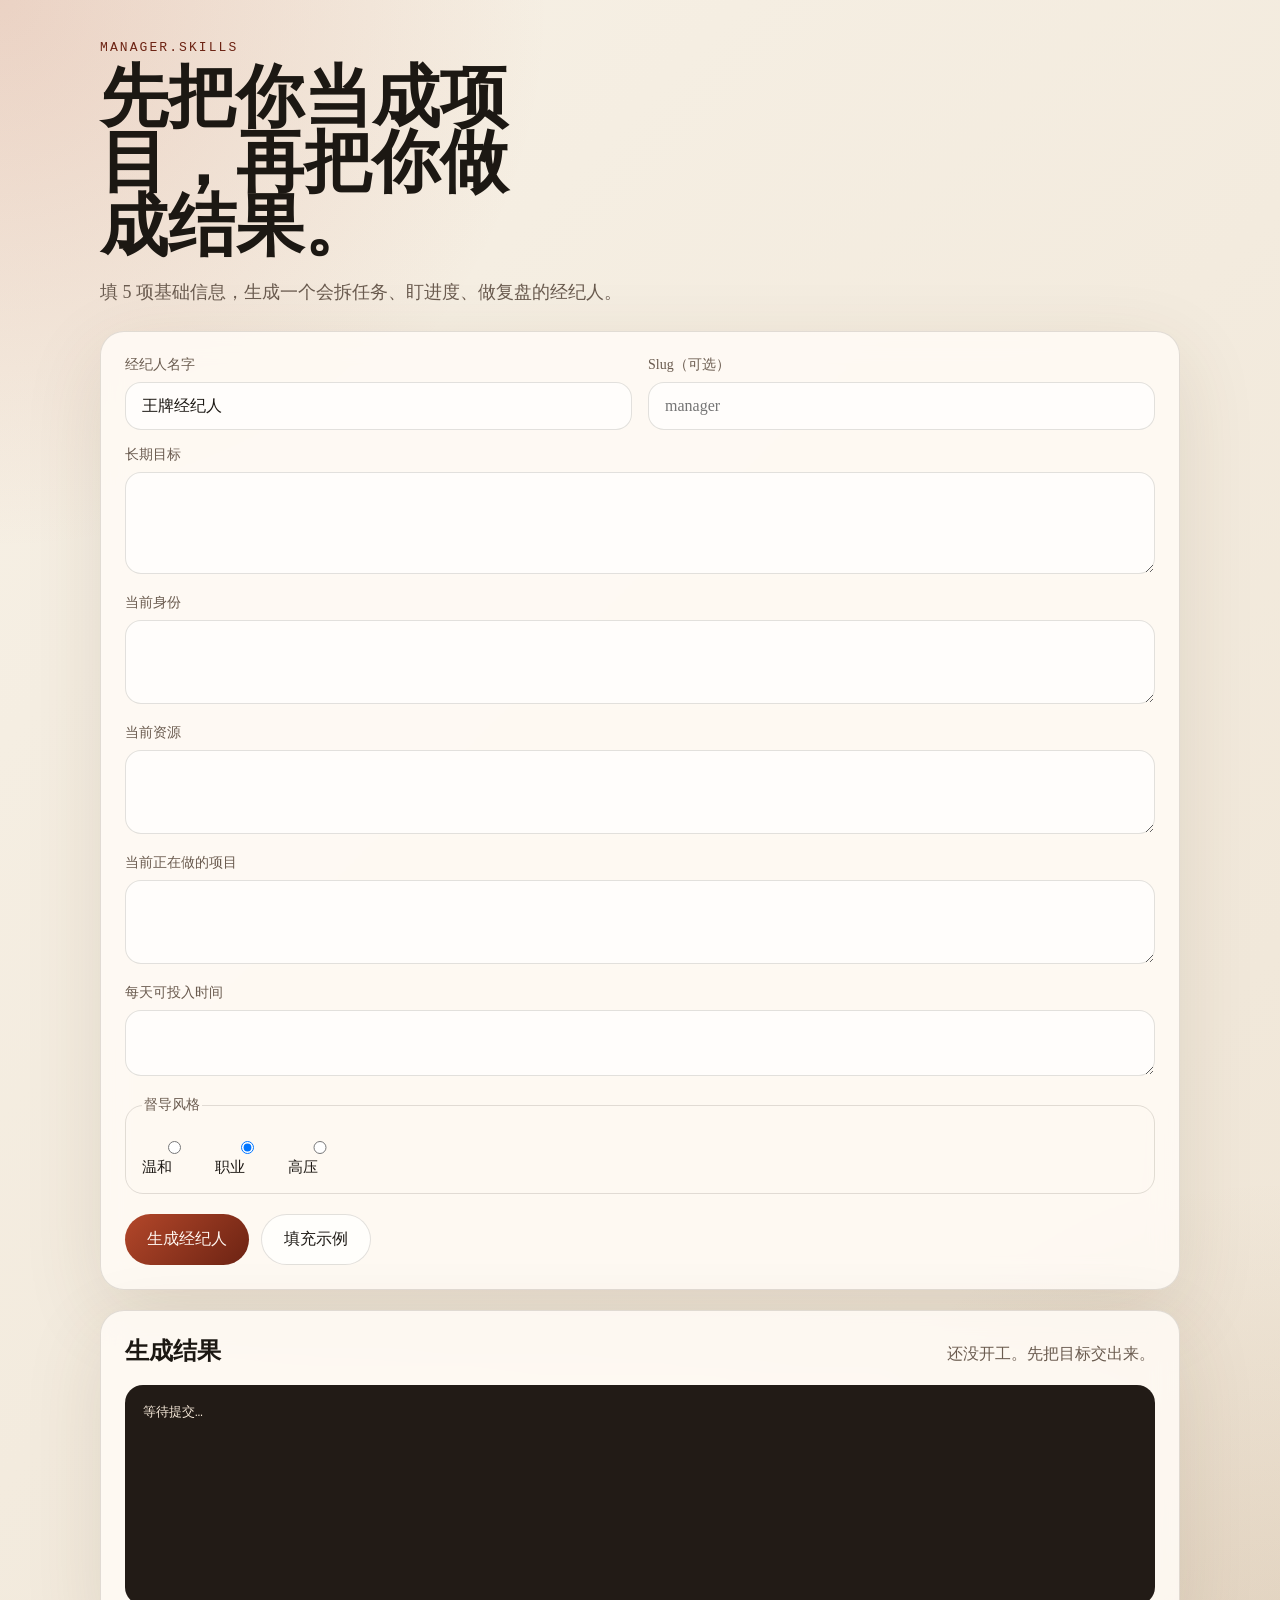
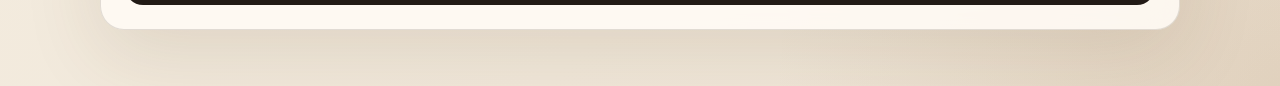
==== web/index.html @ 64aa2d06 "Initial release of manager skills" ====
<!doctype html>
<html lang="zh-CN">
  <head>
    <meta charset="utf-8" />
    <meta name="viewport" content="width=device-width, initial-scale=1" />
    <title>经纪人.skills</title>
    <link rel="stylesheet" href="./styles.css" />
  </head>
  <body>
    <main class="shell">
      <section class="hero">
        <p class="eyebrow">manager.skills</p>
        <h1>先把你当成项目，再把你做成结果。</h1>
        <p class="lede">
          填 5 项基础信息，生成一个会拆任务、盯进度、做复盘的经纪人。
        </p>
      </section>

      <section class="panel form-panel">
        <form id="manager-form">
          <div class="grid">
            <label class="field">
              <span>经纪人名字</span>
              <input name="name" placeholder="王牌经纪人" value="王牌经纪人" />
            </label>
            <label class="field">
              <span>Slug（可选）</span>
              <input name="slug" placeholder="manager" />
            </label>
          </div>

          <label class="field">
            <span>长期目标</span>
            <textarea name="long_term_goal" rows="4" required></textarea>
          </label>

          <label class="field">
            <span>当前身份</span>
            <textarea name="current_identity" rows="3" required></textarea>
          </label>

          <label class="field">
            <span>当前资源</span>
            <textarea name="current_resources" rows="3" required></textarea>
          </label>

          <label class="field">
            <span>当前正在做的项目</span>
            <textarea name="current_projects" rows="3" required></textarea>
          </label>

          <label class="field">
            <span>每天可投入时间</span>
            <textarea name="daily_time_budget" rows="2" required></textarea>
          </label>

          <fieldset class="style-switch">
            <legend>督导风格</legend>
            <label><input type="radio" name="style" value="gentle" /> 温和</label>
            <label><input type="radio" name="style" value="professional" checked /> 职业</label>
            <label><input type="radio" name="style" value="high-pressure" /> 高压</label>
          </fieldset>

          <div class="actions">
            <button type="submit" id="submit-button">生成经纪人</button>
            <button type="button" id="fill-sample" class="ghost">填充示例</button>
          </div>
        </form>
      </section>

      <section class="panel result-panel">
        <div class="result-head">
          <h2>生成结果</h2>
          <p id="status-text">还没开工。先把目标交出来。</p>
        </div>
        <pre id="result-box">等待提交…</pre>
      </section>
    </main>

    <script src="./app.js"></script>
  </body>
</html>
---- web/styles.css ----
:root {
  --bg: #f4efe6;
  --panel: rgba(255, 251, 245, 0.88);
  --line: rgba(53, 42, 31, 0.14);
  --text: #1c1813;
  --muted: #6a5b4f;
  --accent: #b3472a;
  --accent-deep: #6c2313;
  --shadow: 0 24px 80px rgba(82, 54, 26, 0.12);
}

* {
  box-sizing: border-box;
}

body {
  margin: 0;
  min-height: 100vh;
  font-family: "Noto Serif SC", "Source Han Serif SC", "Songti SC", serif;
  color: var(--text);
  background:
    radial-gradient(circle at top left, rgba(179, 71, 42, 0.18), transparent 26%),
    radial-gradient(circle at bottom right, rgba(137, 89, 42, 0.14), transparent 24%),
    linear-gradient(135deg, #f7f1e6 0%, #efe5d6 100%);
}

.shell {
  width: min(1080px, calc(100% - 32px));
  margin: 0 auto;
  padding: 40px 0 56px;
}

.hero {
  margin-bottom: 24px;
}

.eyebrow {
  margin: 0 0 10px;
  font-family: "IBM Plex Mono", monospace;
  font-size: 13px;
  letter-spacing: 0.16em;
  text-transform: uppercase;
  color: var(--accent-deep);
}

.hero h1 {
  margin: 0;
  font-size: clamp(34px, 6vw, 68px);
  line-height: 0.95;
  max-width: 12ch;
}

.lede {
  max-width: 36rem;
  font-size: 18px;
  line-height: 1.7;
  color: var(--muted);
}

.panel {
  background: var(--panel);
  border: 1px solid var(--line);
  border-radius: 24px;
  box-shadow: var(--shadow);
  backdrop-filter: blur(14px);
}

.form-panel {
  padding: 24px;
}

.result-panel {
  margin-top: 20px;
  padding: 24px;
}

.grid {
  display: grid;
  grid-template-columns: repeat(2, minmax(0, 1fr));
  gap: 16px;
}

.field {
  display: block;
  margin-bottom: 16px;
}

.field span,
.style-switch legend {
  display: block;
  margin-bottom: 8px;
  font-size: 14px;
  color: var(--muted);
}

input,
textarea {
  width: 100%;
  border: 1px solid var(--line);
  border-radius: 16px;
  padding: 14px 16px;
  font: inherit;
  color: var(--text);
  background: rgba(255, 255, 255, 0.72);
  transition: border-color 0.2s ease, transform 0.2s ease;
}

input:focus,
textarea:focus {
  outline: none;
  border-color: rgba(179, 71, 42, 0.56);
  transform: translateY(-1px);
}

.style-switch {
  margin: 0 0 20px;
  padding: 16px;
  border: 1px solid var(--line);
  border-radius: 18px;
  display: flex;
  gap: 18px;
  flex-wrap: wrap;
}

.style-switch label {
  font-size: 15px;
  color: var(--text);
}

.actions {
  display: flex;
  gap: 12px;
  flex-wrap: wrap;
}

button {
  border: none;
  border-radius: 999px;
  padding: 14px 22px;
  font: inherit;
  cursor: pointer;
  transition: transform 0.2s ease, opacity 0.2s ease;
}

button:hover {
  transform: translateY(-1px);
}

button[type="submit"] {
  background: linear-gradient(135deg, var(--accent) 0%, var(--accent-deep) 100%);
  color: #fff7f1;
}

.ghost {
  background: rgba(255, 255, 255, 0.68);
  color: var(--text);
  border: 1px solid var(--line);
}

.result-head {
  display: flex;
  gap: 18px;
  justify-content: space-between;
  align-items: baseline;
  flex-wrap: wrap;
}

.result-head h2 {
  margin: 0;
}

#status-text {
  margin: 0;
  color: var(--muted);
}

#result-box {
  margin: 18px 0 0;
  padding: 18px;
  min-height: 220px;
  overflow: auto;
  border-radius: 18px;
  background: #221b16;
  color: #f5e8d8;
  font-family: "IBM Plex Mono", monospace;
  font-size: 13px;
  line-height: 1.6;
}

@media (max-width: 720px) {
  .shell {
    width: min(100% - 20px, 1080px);
    padding-top: 20px;
  }

  .grid {
    grid-template-columns: 1fr;
  }

  .hero h1 {
    max-width: none;
  }

  .form-panel,
  .result-panel {
    padding: 18px;
  }
}
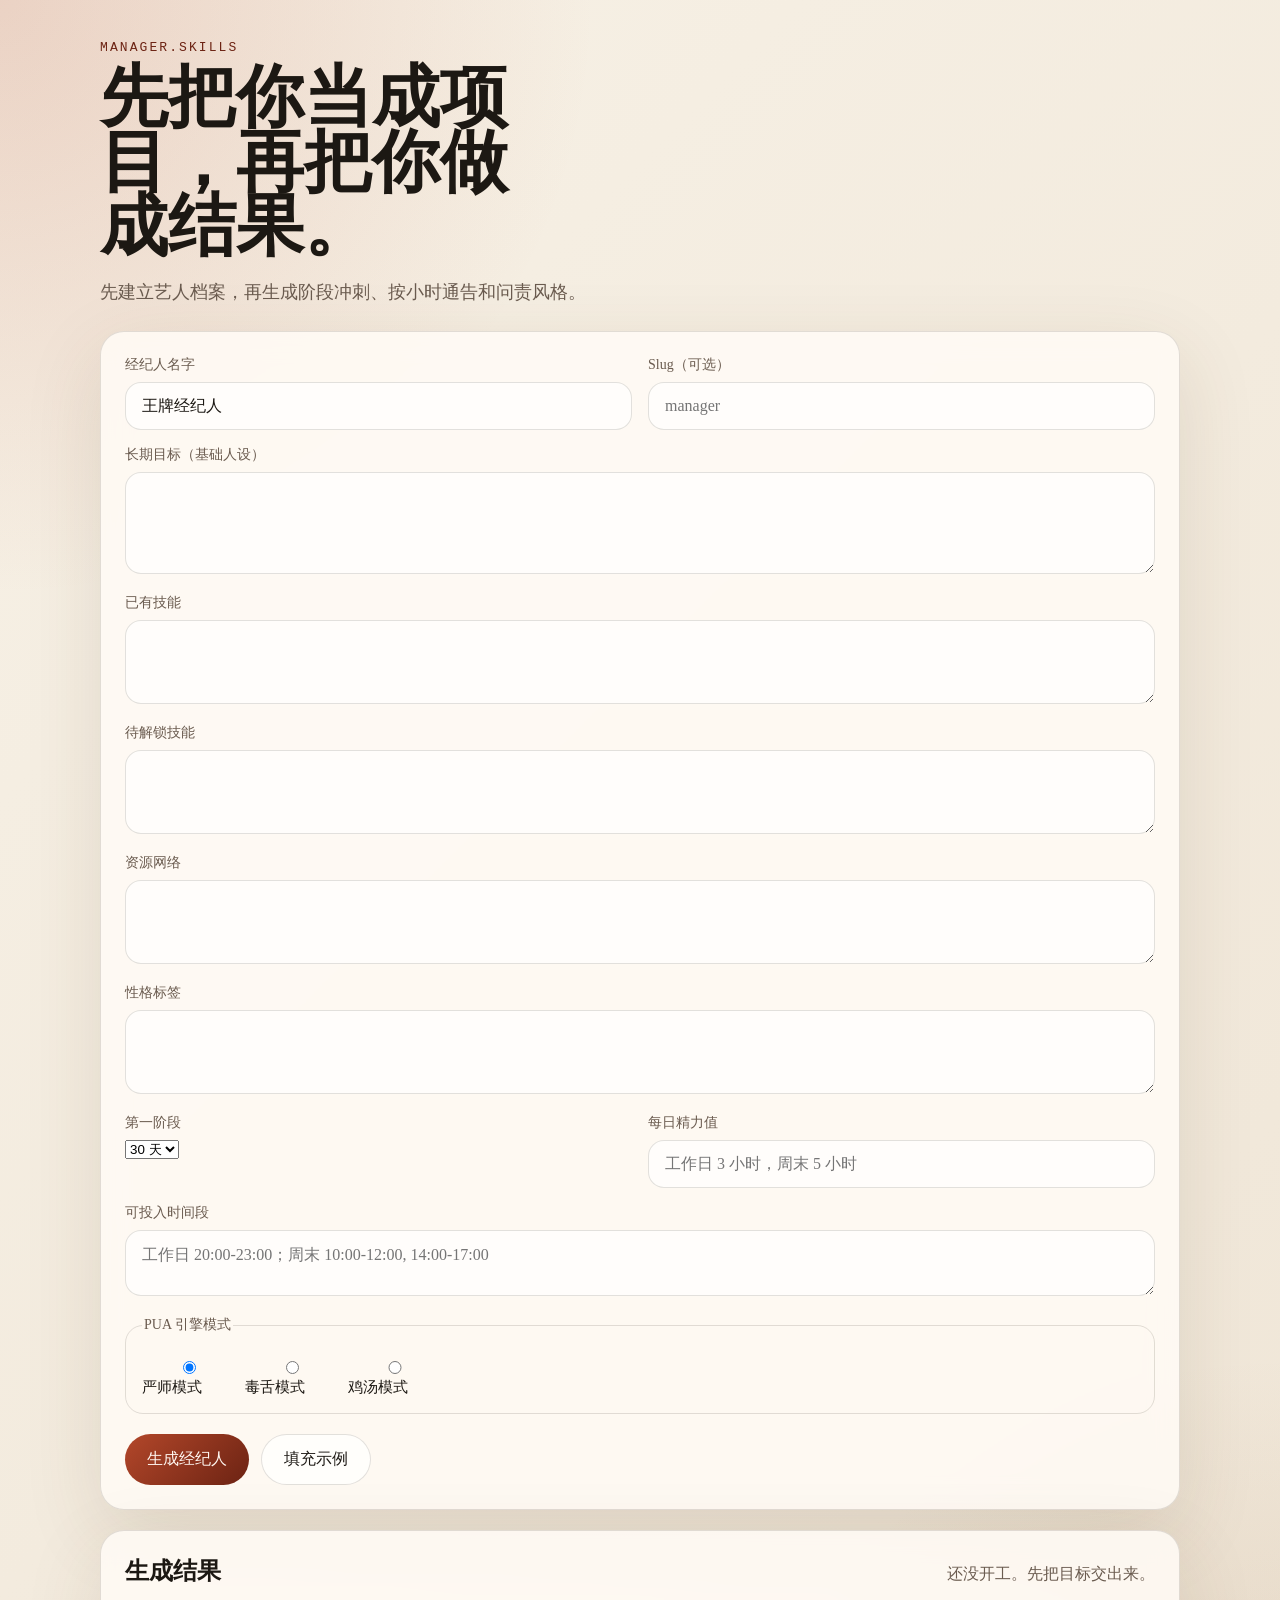
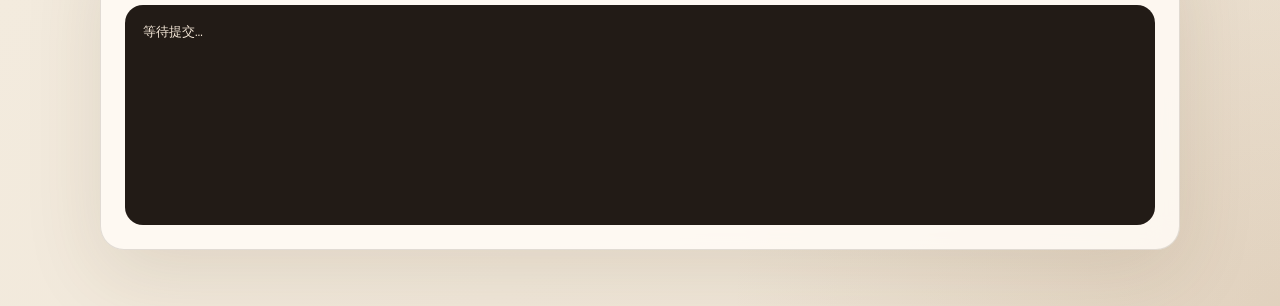
==== commit f007f1e7: "Add Chrome extension entry and improve Feishu sync errors" ====
--- a/web/index.html
+++ b/web/index.html
@@ -12,7 +12,7 @@
         <p class="eyebrow">manager.skills</p>
         <h1>先把你当成项目，再把你做成结果。</h1>
         <p class="lede">
-          填 5 项基础信息，生成一个会拆任务、盯进度、做复盘的经纪人。
+          先建立艺人档案，再生成阶段冲刺、按小时通告和问责风格。
         </p>
       </section>
 
@@ -30,35 +30,55 @@
           </div>
 
           <label class="field">
-            <span>长期目标</span>
+            <span>长期目标（基础人设）</span>
             <textarea name="long_term_goal" rows="4" required></textarea>
           </label>
 
           <label class="field">
-            <span>当前身份</span>
-            <textarea name="current_identity" rows="3" required></textarea>
+            <span>已有技能</span>
+            <textarea name="skill_tree_existing" rows="3" required></textarea>
           </label>
 
           <label class="field">
-            <span>当前资源</span>
-            <textarea name="current_resources" rows="3" required></textarea>
+            <span>待解锁技能</span>
+            <textarea name="skill_tree_unlock" rows="3" required></textarea>
           </label>
 
           <label class="field">
-            <span>当前正在做的项目</span>
-            <textarea name="current_projects" rows="3" required></textarea>
+            <span>资源网络</span>
+            <textarea name="resource_network" rows="3" required></textarea>
           </label>
 
           <label class="field">
-            <span>每天可投入时间</span>
-            <textarea name="daily_time_budget" rows="2" required></textarea>
+            <span>性格标签</span>
+            <textarea name="personality_tags" rows="3" required></textarea>
+          </label>
+
+          <div class="grid">
+            <label class="field">
+              <span>第一阶段</span>
+              <select name="phase_duration">
+                <option value="7天">7 天</option>
+                <option value="30天" selected>30 天</option>
+                <option value="90天">90 天</option>
+              </select>
+            </label>
+            <label class="field">
+              <span>每日精力值</span>
+              <input name="daily_energy_hours" placeholder="工作日 3 小时，周末 5 小时" required />
+            </label>
+          </div>
+
+          <label class="field">
+            <span>可投入时间段</span>
+            <textarea name="time_blocks" rows="2" placeholder="工作日 20:00-23:00；周末 10:00-12:00, 14:00-17:00" required></textarea>
           </label>
 
           <fieldset class="style-switch">
-            <legend>督导风格</legend>
-            <label><input type="radio" name="style" value="gentle" /> 温和</label>
-            <label><input type="radio" name="style" value="professional" checked /> 职业</label>
-            <label><input type="radio" name="style" value="high-pressure" /> 高压</label>
+            <legend>PUA 引擎模式</legend>
+            <label><input type="radio" name="style" value="strict" checked /> 严师模式</label>
+            <label><input type="radio" name="style" value="sarcastic" /> 毒舌模式</label>
+            <label><input type="radio" name="style" value="hype" /> 鸡汤模式</label>
           </fieldset>
 
           <div class="actions">
